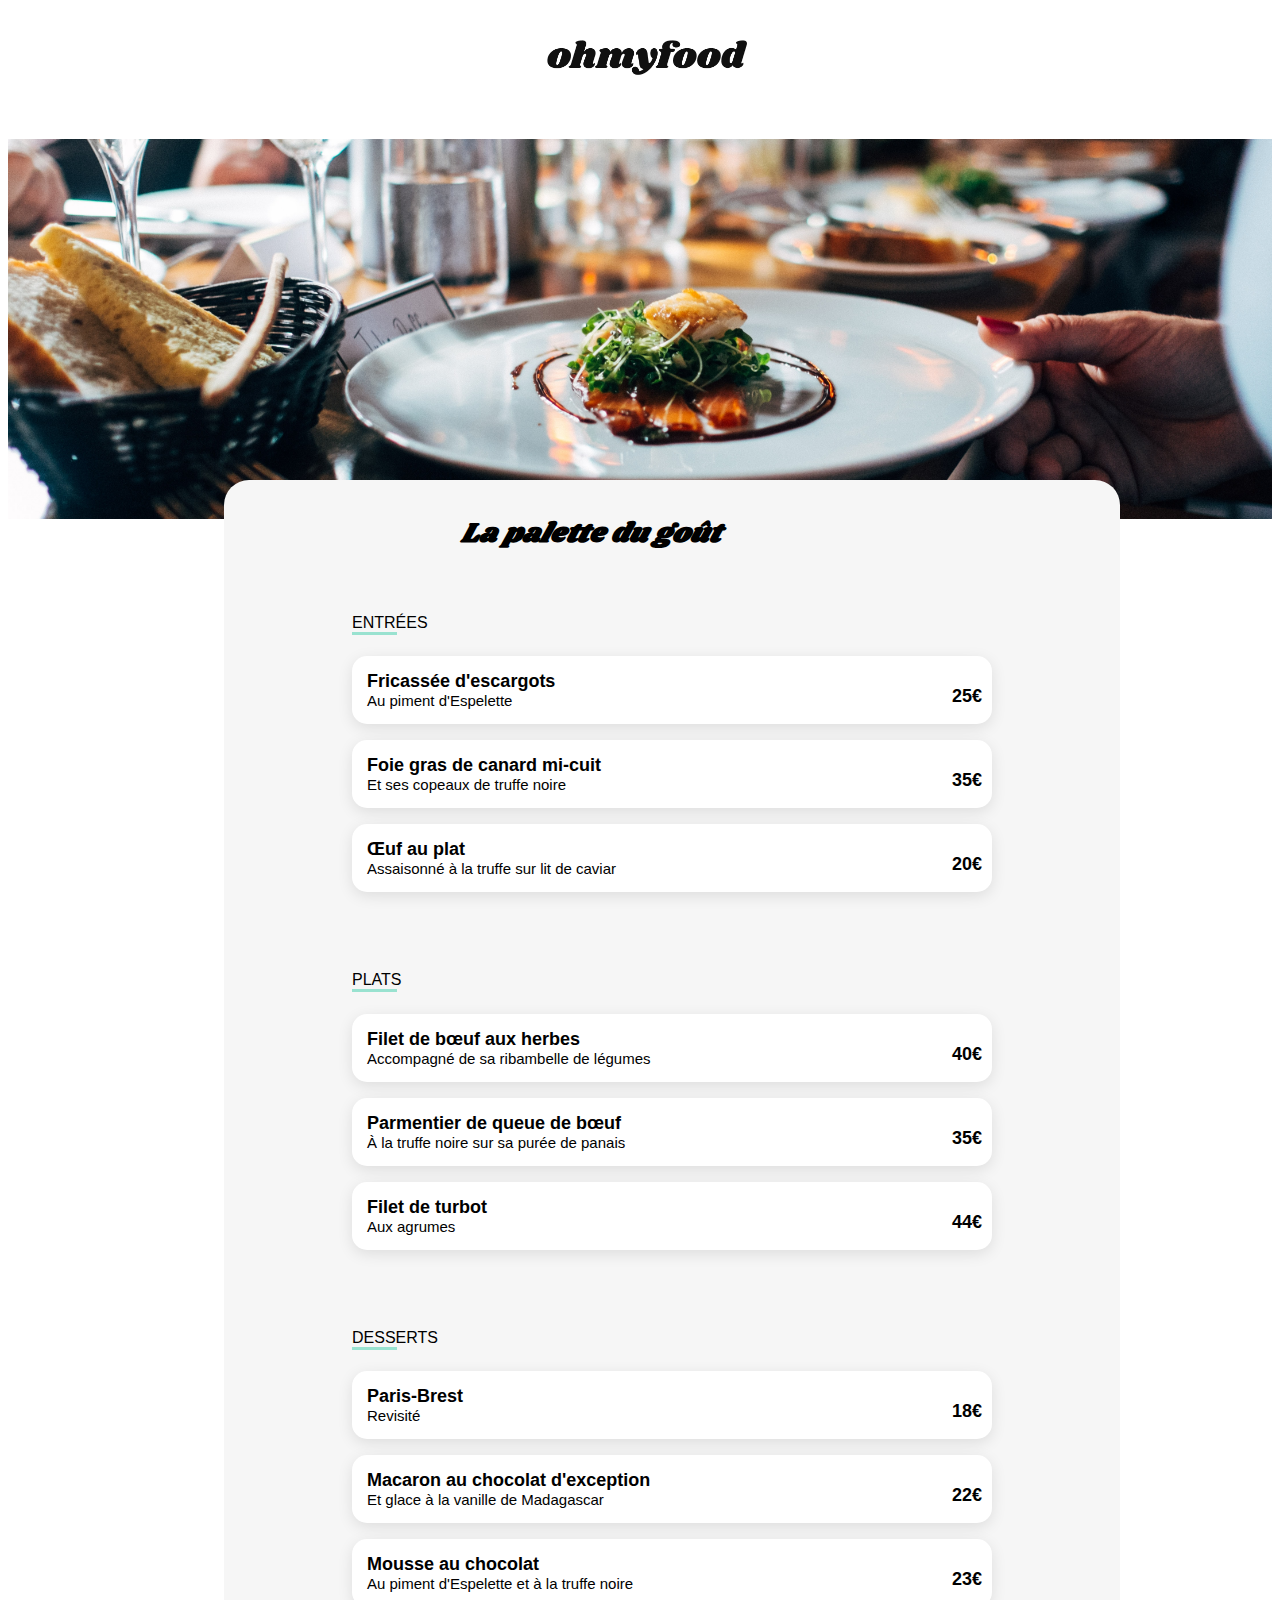
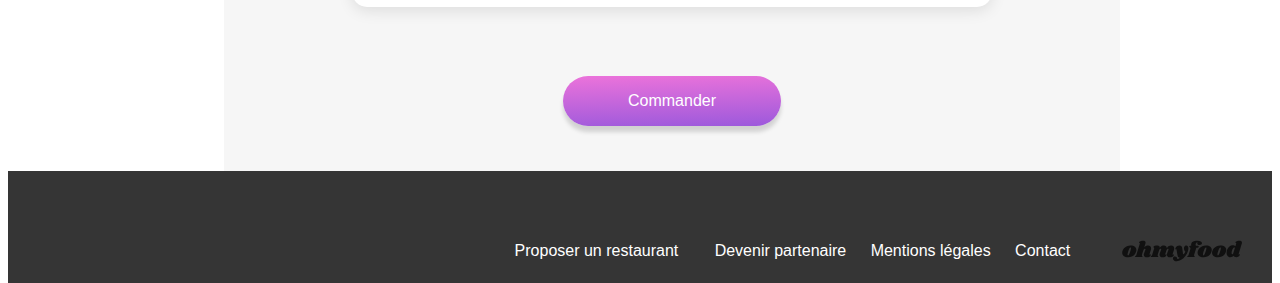
==== restau1.html @ 9ce60ef0 "responsive desktop menu1" ====
<!DOCTYPE html>
<html lang="fr">
<head>
    <meta charset="UTF-8">
    <meta name="viewport" content="width=device-width, initial-scale=1.0">
    <link rel="stylesheet" href="style.css">
    <link rel="stylesheet" href="style-menu.css">
    <link rel="stylesheet" href="https://cdnjs.cloudflare.com/ajax/libs/font-awesome/6.2.1/css/all.min.css"
    integrity="sha512-MV7K8+y+gLIBoVD59lQIYicR65iaqukzvf/nwasF0nqhPay5w/9lJmVM2hMDcnK1OnMGCdVK+iQrJ7lzPJQd1w=="
    crossorigin="anonymous" referrerpolicy="no-referrer" />
<link href='https://fonts.googleapis.com/css?family=Shrikhand' rel='stylesheet'>
    

    <title>Ohmyfood</title>
</head>
<body>

    <header>
        <div class="container-logo">
            <a href="#"><i class="fa-solid fa-arrow-left"></i></a>
            <img src="images/logo/ohmyfood.png" alt="logo du site" class="logo">
        </div>
        <img src="images/restaurants/jay-wennington-N_Y88TWmGwA-unsplash.jpg" alt="" class="img-restau">
    </header>

    <main class="main-container">

        <div class="main-container-title">
            <h2>La palette du goût</h2>
            <i class="fa-regular fa-heart"></i>
        </div>
        
        <section class="container-section">
            <h4>Entrées</h4>

            <a href="#">
                <article class="container-menu">
                    <p>Fricassée d'escargots</p>
                    <p>Au piment d'Espelette</p>
                    <p class="price">25€</p>
                </article>
            </a>

            <a href="#">
                <article class="container-menu">
                    <p>Foie gras de canard mi-cuit</p>
                    <p>Et ses copeaux de truffe noire</p>
                    <p class="price">35€</p>
                </article>
            </a>

            <a href="#">
                <article class="container-menu">
                    <p>Œuf au plat</p>
                    <p>Assaisonné à la truffe sur lit de caviar</p>
                    <p class="price">20€</p>
                </article>
            </a>
        </section>

        <section class="container-section">
            <h4>Plats</h4>

            <a href="#">
                <article class="container-menu">
                    <p>Filet de bœuf aux herbes</p>
                    <p>Accompagné de sa ribambelle de légumes</p>
                    <p class="price">40€</p>
                </article>
            </a>

            <a href="#">
                <article class="container-menu">
                    <p>Parmentier de queue de bœuf</p>
                    <p>À la truffe noire sur sa purée de panais</p>
                    <p class="price">35€</p>
                </article>
            </a>

            <a href="#">
                <article class="container-menu">
                    <p>Filet de turbot</p>
                    <p>Aux agrumes</p>
                    <p class="price">44€</p>
                </article>
            </a>
        </section>

        <section class="container-section">
            <h4>Desserts</h4>

            <a href="#">
                <article class="container-menu">
                    <p>Paris-Brest</p>
                    <p>Revisité</p>
                    <p class="price">18€</p>
                </article>
            </a>

            <a href="#">
                <article class="container-menu">
                    <p>Macaron au chocolat d'exception</p>
                    <p>Et glace à la vanille de Madagascar</p>
                    <p class="price">22€</p>
                </article>
            </a>

            <a href="#">
                <article class="container-menu">
                    <p>Mousse au chocolat</p>
                    <p>Au piment d'Espelette et à la truffe noire</p>
                    <p class="price">23€</p>
                </article>
            </a>
        </section>

        <div class="container-btn">
            <button class="btn">Commander</button>
        </div>
    </main>

    <footer class="footer-menu">
        <div class="footer-img">
            <img src="images/logo/ohmyfood@2x.svg" alt="logo du site">
        </div>

        <div class="container-list">
            <ul>
                <li class="footer-list">
                    <i class="fa-solid fa-utensils"></i>
                    <p>Proposer un restaurant</p>
                </li>
                <li class="footer-list">
                    <i class="fa-solid fa-handshake"></i>
                    <p>Devenir partenaire</p>
                </li>
                <li class="footer-list">Mentions légales</li>
                <!--Mailto ?-->
                <li class="footer-list">Contact</li>
            </ul>
        </div>
    </footer>
</body>
</html>
---- style.css ----
* {
    font-family: 'Roboto', sans-serif;
}




a {
    text-decoration: none;
    color: black;
}

li {
    list-style: none;
}

/******Componant Restaurant Card*****/

.restaurant-card {
    height: 251px;
    width: 340px;
    display: flex;
    flex-direction: column;
    border-radius: 15px;
    filter: drop-shadow(0px 3px 15px rgba(0, 0, 0, 0.1));
    background-color: white;
    margin-bottom: 1em;
}

.restaurant-card img {
    width: 100%;
    height: 76%;
    border-top-left-radius: 15px;
    border-top-right-radius: 15px;
}

.tag {
    position: absolute;
    right: 15px;
    top: 10px;
    background-color: #99E2D0;
    width: 80px;
    height: 22px;
    font-size: 14px;
    text-align: center;
    padding-top: 5px;
}

.tag p {
    margin: 0;
    color: #008766;
    font-weight: bold;
}

.card-content {
    padding-left: 10px;
    padding-right: 15px;
    display: flex;
    justify-content: space-between;
}

.card-content h3 {
    margin: 0;
    font-size: 16px;
    margin-top: 10px;
}

.card-content p {
    margin: 0;
    font-size: 14px;
}

.content-icon {
    display: flex;
    align-items: center;
}

.fa-heart {
    font-size: 22px;
}




/*********Componant Function Card*********/

.function-card {
    display: flex;
    width: 335px;
    border-radius: 20px;
    height: 72px;
    position: relative;
    margin: 10px;
    background-color: #F6F6F6;
    box-shadow: 0px 4px 15px 0px #00000026;
    margin-bottom: 2em;
}

.function-card-number {
    position: absolute;
    left: -13px;
    top: 10px;
    background-color: #9356DC;
    color: white;
    border-radius: 31px;
    width: 24px;
    text-align: center;
    height: 21px;
    padding-top: 2px;
}

.function-card i {
    display: flex;
    align-items: center;
    padding-left: 29px;
    font-size: 21px;
    color: #7E7E7E;
}

.function-card-title {
    width: 100%;
    align-items: center;
    display: flex;
    justify-content: center;
    font-weight: bold;
}

/****Footer *****/

footer {
    background-color: #353535;
    color: white;
    margin-top: 2em;
}

footer img {
    width: 120px;
    padding-left: 2.5em;
    fill: white;
    padding-top: 2em;
}

.footer-list {
    display: flex;
    line-height: 2em;
}

.footer-list i {
    display: flex;
    align-items: center;
    font-size: 13px;
}

.footer-list p {
    padding-left: 12px;
    margin: 0;
}

/***Componant Btn***/

.btn {
    width: 218px;
    height: 50px;
    border-radius: 25px;
    background: linear-gradient(358.33deg, #9356DC -11.44%, #FF79DA 123.93%);
    color: white;
    border: none;
    font-size: 1em;
    box-shadow: 0px 6px 4px 0px #00000026;
}

/******** Header ********/

.location {
    display: flex;
    align-items: center;
    background-color: #EAEAEA;
    color: #353535;
    justify-content: center;
}

.location p {
    padding-left: 1em;
}

.content-resume {
    text-align: center;
}

header img {
    width: 100%;
}

/*******Responsive*********/

    /*****Version Desktop*******/

@media screen and (min-width: 1024px)    {
    
    .container-header {
        text-align: center;
    }

    header img {
        width: 200px;
        margin-top: 2em;
        margin-bottom: 2em;
    }

    .content-resume {
        background-color: #F6F6F6;
        padding-bottom: 3em;
    }

    .content-resume h2 {
        font-size: 2.5em;
        margin-top: 0;
        padding-top: 1em;
    }

    .content-resume p {
        color: #353535;
        font-size: 18px;
    }

    .btn {
        margin-top: 1em;
    }

    .container-card {
        display: flex;
        justify-content: center;
    }

    section h2 {
        margin-left: 7em;
        padding-top: 1em;
    }

    .function-card {
        margin: 17px;
    }

    .container-restaurant {
        display: flex;
        flex-wrap: wrap;
        justify-content: space-evenly;
    }

    .container-restaurant a {
        width: 40%;
    }

    .restaurant-card img {
        object-fit: cover;
    }

    .restaurant-card {
        width: 100%;
        margin-bottom: 4em;
    }

    .container-card-restaurant {
        background-color: #F6F6F6;
    }

    footer {
        margin-top: 0;
        padding-top: 3em;
        display: flex;
        flex-direction: row-reverse;
    }

    .footer-img {
        display: flex;
        width: 15%;
    }

    footer img {
        padding-top: 0;
    }

    .container-list {
        width: 50%;
    }

    footer ul {
        display: flex;
        justify-content: space-around;
    }


}
---- style-menu.css ----
/****Header****/

.container-logo {
    display: flex;
    align-items: center;
    margin-bottom: 1em;
}

.container-logo a {
    width: 30%;
}

.logo {
    width: 160px;
}



/*******Main*******/

.main-container {
    position: absolute;
    top: 237px;
    background-color: #F6F6F6;
    width: 25%;
    border-top-left-radius: 25px;
    border-top-right-radius: 25px;
}

.main-container-title {
    display: flex;
    align-items: center;
    justify-content: space-between;
    padding: 10px;
}

.main-container-title h2 {
    font-style: italic;
    text-align: center;
    font-family: 'Shrikhand';
}

.main-container-title i {
    width: 16%;
}

.container-section {
    padding: 5px;
}

.container-section h4 {
    text-transform: uppercase;
    border-bottom: 3px solid #99E2D0;
    width: 45px;
    font-weight: normal;
}

.container-menu {
    display: flex;
    position: relative;
    flex-direction: column;
    background-color: white;
    border-radius: 15px;
    box-shadow: 0px 4.011494159698486px 15.043103218078613px 0px #0000001A;
    padding: 15px;
    margin-bottom: 1em;
}

.container-menu p:nth-child(1n) {
    font-weight: bold;
    font-size: 18px;
}

.container-menu p:nth-child(2n) {
    font-size: 15px;
    font-weight: normal;
}

.container-menu p {
    margin: 0;
}

.price {
    position: absolute;
    right: 10px;
    margin: 0;
    bottom: 17px;
    font-weight: bold;
}

.container-btn {
    text-align: center;
    margin-top: 2em;
    margin-bottom: 2em;
}



/*****Restau 2*******/

.menu-2 {
    width: 19%;
    top: 361px;
}

/******Restau 3*********/

.menu-3 {
    width: 22.5em;
}

.menu-4 {
    width: 22.5em;
    top: 244px;
}


/*****Footer****/

.footer-menu {
    position: relative;
    top: 67em;
}


/**********Responsive************/

    /*****Desktop****/ 

@media screen and (min-width: 1024px)    {

    .logo {
        padding-left: 10em;
        width: 200px;
    }

    .container-logo {
        margin-bottom: 0;
    }

    .container-logo i {
        padding-left: 1em;
        font-size: 20px;
    }

    .img-restau {
        height: 380px;
        object-fit: cover;
        width: 100%;
    }

    .main-container {
        width: 70%;
        top: 30em;
        left: 14em;
    }

    .main-container-title {
        justify-content: center;
    }
    .main-container-title h2 {
        font-size: 28px;
    }

    .main-container-title i {
        padding-left: 1em;
    }

    .container-section {
        padding-left: 8em;
        padding-right: 8em;
        margin-bottom: 2em;
    }

    .container-btn {
        margin-top: 0;
        margin-bottom: 4em;
    }

    .footer-menu {
        top: 76em;
    }

}
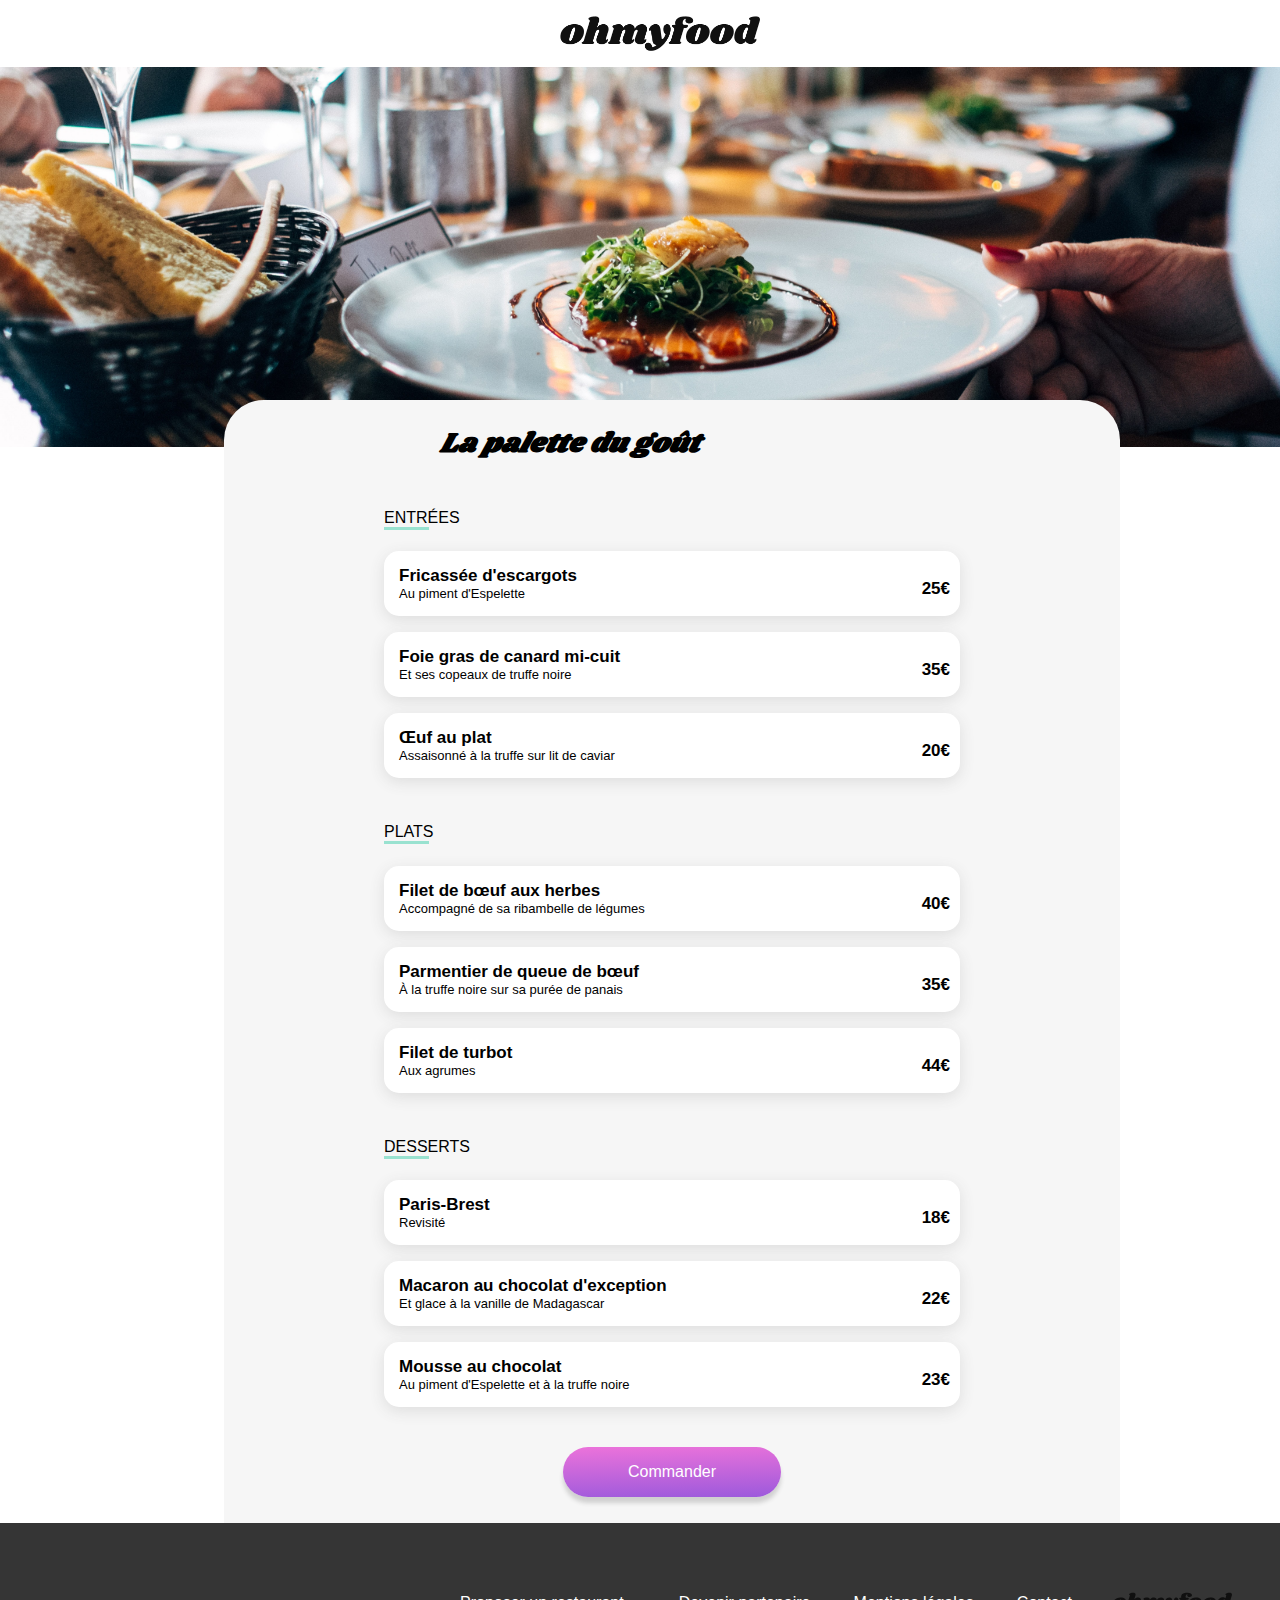
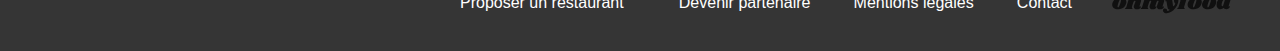
==== commit 932bf6aa: "integration sass menu page" ====
--- a/restau1.html
+++ b/restau1.html
@@ -8,7 +8,7 @@
     <link rel="stylesheet" href="https://cdnjs.cloudflare.com/ajax/libs/font-awesome/6.2.1/css/all.min.css"
     integrity="sha512-MV7K8+y+gLIBoVD59lQIYicR65iaqukzvf/nwasF0nqhPay5w/9lJmVM2hMDcnK1OnMGCdVK+iQrJ7lzPJQd1w=="
     crossorigin="anonymous" referrerpolicy="no-referrer" />
-<link href='https://fonts.googleapis.com/css?family=Shrikhand' rel='stylesheet'>
+    <link href='https://fonts.googleapis.com/css?family=Shrikhand' rel='stylesheet'>
     
 
     <title>Ohmyfood</title>
@@ -119,7 +119,7 @@
         </div>
     </main>
 
-    <footer class="footer-menu">
+    <footer class="footer footer-menu">
         <div class="footer-img">
             <img src="images/logo/ohmyfood@2x.svg" alt="logo du site">
         </div>
--- a/style.css
+++ b/style.css
@@ -1,295 +1,319 @@
-
+/********* General **********/
+body {
+  margin: 0;
+}
 
 * {
-    font-family: 'Roboto', sans-serif;
-}
-
-
-
+  font-family: "Roboto", sans-serif;
+}
 
 a {
-    text-decoration: none;
-    color: black;
+  text-decoration: none;
+  color: black;
 }
 
 li {
-    list-style: none;
+  list-style: none;
+}
+
+/***** Variables ******/
+/***********Header*************/
+.container-header {
+  text-align: center;
+  margin-top: 2em;
+}
+.container-header img {
+  width: 200px;
+}
+@media screen and (min-width: 1024px) {
+  .container-header img {
+    margin-bottom: 2em;
+  }
+}
+
+.location {
+  display: flex;
+  align-items: center;
+  background-color: #dddddd;
+  color: #353535;
+  justify-content: center;
+}
+.location p {
+  padding-left: 1em;
+}
+
+.content-resume {
+  text-align: center;
+  background-color: #F6F6F6;
+  padding-bottom: 4em;
+}
+.content-resume h2 {
+  margin-top: 0;
+  padding-top: 2em;
+  margin-right: 1em;
+  margin-left: 1em;
+}
+@media screen and (min-width: 768px) {
+  .content-resume h2 {
+    font-size: 2.5em;
+  }
+}
+.content-resume p {
+  color: #353535;
+  font-size: 18px;
+  padding: 5px;
+}
+
+/***Componant Btn***/
+.btn {
+  width: 218px;
+  height: 50px;
+  border-radius: 25px;
+  background: linear-gradient(358.33deg, #9356DC -11.44%, #FF79DA 123.93%);
+  color: white;
+  border: none;
+  font-size: 1em;
+  box-shadow: 0px 6px 4px 0px #d0d0d0;
+  /***Responsive Desktop & Tablette***/
+}
+@media screen and (min-width: 1024px) and (min-width: 768px) {
+  .btn {
+    margin-top: 1em;
+  }
+}
+
+/***********Main*************/
+.section-title {
+  padding-top: 2em;
+  padding-left: 1em;
+}
+@media screen and (min-width: 768px) {
+  .section-title {
+    margin-left: 1em;
+  }
+}
+@media screen and (min-width: 1024px) {
+  .section-title {
+    margin-left: 3em;
+  }
+}
+
+/*********Componant Function Card*********/
+.container-card {
+  display: flex;
+  flex-wrap: wrap;
+  justify-content: center;
+}
+@media screen and (min-width: 1024px) {
+  .container-card {
+    flex-wrap: nowrap;
+  }
+}
+
+.function-card {
+  display: flex;
+  width: 335px;
+  border-radius: 20px;
+  height: 72px;
+  position: relative;
+  margin: 10px;
+  background-color: #F6F6F6;
+  box-shadow: 0px 4px 15px 0px #dddddd;
+  margin-bottom: 2em;
+}
+@media screen and (min-width: 1024px) and (min-width: 768px) {
+  .function-card {
+    margin: 17px;
+  }
+}
+.function-card-number {
+  position: absolute;
+  left: -13px;
+  top: 10px;
+  background-color: #9356DC;
+  color: white;
+  border-radius: 31px;
+  width: 24px;
+  text-align: center;
+  height: 21px;
+  padding-top: 2px;
+}
+.function-card i {
+  display: flex;
+  align-items: center;
+  padding-left: 29px;
+  font-size: 21px;
+  color: #909090;
+}
+.function-card-title {
+  width: 100%;
+  align-items: center;
+  display: flex;
+  justify-content: center;
+  font-weight: bold;
 }
 
 /******Componant Restaurant Card*****/
+.container-restaurant {
+  display: flex;
+  flex-wrap: wrap;
+  justify-content: center;
+}
+@media screen and (min-width: 768px) {
+  .container-restaurant {
+    justify-content: space-evenly;
+  }
+  .container-restaurant a {
+    width: 40%;
+  }
+}
+
+.container-card-restaurant {
+  background-color: #F6F6F6;
+  padding-bottom: 3em;
+}
 
 .restaurant-card {
-    height: 251px;
-    width: 340px;
+  height: 251px;
+  width: 340px;
+  display: flex;
+  flex-direction: column;
+  border-radius: 15px;
+  filter: drop-shadow(0px 3px 15px rgba(0, 0, 0, 0.1));
+  background-color: white;
+  margin-bottom: 1em;
+}
+@media screen and (min-width: 768px) {
+  .restaurant-card {
+    width: 100%;
+    margin-bottom: 4em;
+  }
+}
+.restaurant-card img {
+  width: 100%;
+  height: 76%;
+  border-top-left-radius: 15px;
+  border-top-right-radius: 15px;
+  object-fit: cover;
+}
+
+.tag {
+  position: absolute;
+  right: 15px;
+  top: 10px;
+  background-color: #99E2D0;
+  width: 80px;
+  height: 22px;
+  font-size: 14px;
+  text-align: center;
+  padding-top: 5px;
+}
+.tag p {
+  margin: 0;
+  color: #008766;
+  font-weight: bold;
+}
+
+.card-content {
+  padding-left: 10px;
+  padding-right: 15px;
+  display: flex;
+  justify-content: space-between;
+}
+.card-content h3 {
+  margin: 0;
+  font-size: 16px;
+  margin-top: 10px;
+}
+.card-content p {
+  margin: 0;
+  font-size: 14px;
+}
+
+.content-icon {
+  display: flex;
+  align-items: center;
+}
+
+.fa-heart {
+  font-size: 22px;
+}
+.fa-heart:active {
+  animation: heart 1000ms forwards;
+}
+
+@keyframes heart {
+  to {
+    background: linear-gradient(358.33deg, #9356DC -11.44%, #FF79DA 123.93%);
+  }
+}
+/****Footer *****/
+.footer {
+  background-color: #353535;
+  color: white;
+  padding-bottom: 1em;
+}
+@media screen and (min-width: 768px) {
+  .footer {
+    margin-top: 0;
+    padding-top: 3em;
     display: flex;
-    flex-direction: column;
-    border-radius: 15px;
-    filter: drop-shadow(0px 3px 15px rgba(0, 0, 0, 0.1));
-    background-color: white;
-    margin-bottom: 1em;
-}
-
-.restaurant-card img {
-    width: 100%;
-    height: 76%;
-    border-top-left-radius: 15px;
-    border-top-right-radius: 15px;
-}
-
-.tag {
-    position: absolute;
-    right: 15px;
-    top: 10px;
-    background-color: #99E2D0;
-    width: 80px;
-    height: 22px;
-    font-size: 14px;
-    text-align: center;
-    padding-top: 5px;
-}
-
-.tag p {
-    margin: 0;
-    color: #008766;
-    font-weight: bold;
-}
-
-.card-content {
-    padding-left: 10px;
-    padding-right: 15px;
+    flex-direction: row-reverse;
+  }
+}
+@media screen and (min-width: 768px) {
+  .footer-img {
+    display: flex;
+  }
+}
+.footer img {
+  width: 120px;
+  padding-left: 2.5em;
+  fill: white;
+  padding-top: 2em;
+}
+@media screen and (min-width: 768px) {
+  .footer img {
+    padding-top: 0;
+    padding-right: 1em;
+    display: flex;
+  }
+}
+@media screen and (min-width: 1024px) {
+  .footer img {
+    padding-right: 3em;
+  }
+}
+@media screen and (min-width: 768px) {
+  .footer ul {
     display: flex;
     justify-content: space-between;
-}
-
-.card-content h3 {
-    margin: 0;
-    font-size: 16px;
-    margin-top: 10px;
-}
-
-.card-content p {
-    margin: 0;
-    font-size: 14px;
-}
-
-.content-icon {
-    display: flex;
-    align-items: center;
-}
-
-.fa-heart {
-    font-size: 22px;
-}
-
-
-
-
-/*********Componant Function Card*********/
-
-.function-card {
-    display: flex;
-    width: 335px;
-    border-radius: 20px;
-    height: 72px;
-    position: relative;
-    margin: 10px;
-    background-color: #F6F6F6;
-    box-shadow: 0px 4px 15px 0px #00000026;
-    margin-bottom: 2em;
-}
-
-.function-card-number {
-    position: absolute;
-    left: -13px;
-    top: 10px;
-    background-color: #9356DC;
-    color: white;
-    border-radius: 31px;
-    width: 24px;
-    text-align: center;
-    height: 21px;
-    padding-top: 2px;
-}
-
-.function-card i {
-    display: flex;
-    align-items: center;
-    padding-left: 29px;
-    font-size: 21px;
-    color: #7E7E7E;
-}
-
-.function-card-title {
+    padding: 0;
+    padding-left: 1em;
+  }
+}
+.footer-list {
+  display: flex;
+  line-height: 2em;
+  align-items: center;
+}
+.footer-list i {
+  font-size: 13px;
+}
+.footer-list p {
+  padding-left: 12px;
+  margin: 0;
+}
+
+@media screen and (min-width: 768px) {
+  .container-list {
     width: 100%;
-    align-items: center;
-    display: flex;
-    justify-content: center;
-    font-weight: bold;
-}
-
-/****Footer *****/
-
-footer {
-    background-color: #353535;
-    color: white;
-    margin-top: 2em;
-}
-
-footer img {
-    width: 120px;
-    padding-left: 2.5em;
-    fill: white;
-    padding-top: 2em;
-}
-
-.footer-list {
-    display: flex;
-    line-height: 2em;
-}
-
-.footer-list i {
-    display: flex;
-    align-items: center;
-    font-size: 13px;
-}
-
-.footer-list p {
-    padding-left: 12px;
-    margin: 0;
-}
-
-/***Componant Btn***/
-
-.btn {
-    width: 218px;
-    height: 50px;
-    border-radius: 25px;
-    background: linear-gradient(358.33deg, #9356DC -11.44%, #FF79DA 123.93%);
-    color: white;
-    border: none;
-    font-size: 1em;
-    box-shadow: 0px 6px 4px 0px #00000026;
-}
-
-/******** Header ********/
-
-.location {
-    display: flex;
-    align-items: center;
-    background-color: #EAEAEA;
-    color: #353535;
-    justify-content: center;
-}
-
-.location p {
-    padding-left: 1em;
-}
-
-.content-resume {
-    text-align: center;
-}
-
-header img {
-    width: 100%;
-}
-
-/*******Responsive*********/
-
-    /*****Version Desktop*******/
-
-@media screen and (min-width: 1024px)    {
-    
-    .container-header {
-        text-align: center;
-    }
-
-    header img {
-        width: 200px;
-        margin-top: 2em;
-        margin-bottom: 2em;
-    }
-
-    .content-resume {
-        background-color: #F6F6F6;
-        padding-bottom: 3em;
-    }
-
-    .content-resume h2 {
-        font-size: 2.5em;
-        margin-top: 0;
-        padding-top: 1em;
-    }
-
-    .content-resume p {
-        color: #353535;
-        font-size: 18px;
-    }
-
-    .btn {
-        margin-top: 1em;
-    }
-
-    .container-card {
-        display: flex;
-        justify-content: center;
-    }
-
-    section h2 {
-        margin-left: 7em;
-        padding-top: 1em;
-    }
-
-    .function-card {
-        margin: 17px;
-    }
-
-    .container-restaurant {
-        display: flex;
-        flex-wrap: wrap;
-        justify-content: space-evenly;
-    }
-
-    .container-restaurant a {
-        width: 40%;
-    }
-
-    .restaurant-card img {
-        object-fit: cover;
-    }
-
-    .restaurant-card {
-        width: 100%;
-        margin-bottom: 4em;
-    }
-
-    .container-card-restaurant {
-        background-color: #F6F6F6;
-    }
-
-    footer {
-        margin-top: 0;
-        padding-top: 3em;
-        display: flex;
-        flex-direction: row-reverse;
-    }
-
-    .footer-img {
-        display: flex;
-        width: 15%;
-    }
-
-    footer img {
-        padding-top: 0;
-    }
-
-    .container-list {
-        width: 50%;
-    }
-
-    footer ul {
-        display: flex;
-        justify-content: space-around;
-    }
-
-
-}+  }
+}
+@media screen and (min-width: 1024px) {
+  .container-list {
+    width: 50%;
+  }
+}
+
+/*# sourceMappingURL=style.css.map */
--- a/style-menu.css
+++ b/style-menu.css
@@ -1,190 +1,175 @@
+body {
+  margin: 0;
+}
 
 /****Header****/
+.img-restau {
+  width: 100%;
+}
+@media screen and (min-width: 768px) {
+  .img-restau {
+    height: 380px;
+    object-fit: cover;
+  }
+}
 
 .container-logo {
-    display: flex;
-    align-items: center;
-    margin-bottom: 1em;
+  display: flex;
+  align-items: center;
+  margin-bottom: 1em;
+  margin-top: 1em;
 }
-
 .container-logo a {
-    width: 30%;
+  width: 20%;
+  margin-left: 2em;
+}
+@media screen and (min-width: 768px) {
+  .container-logo a {
+    font-size: 24px;
+  }
 }
 
 .logo {
-    width: 160px;
+  width: 160px;
+}
+@media screen and (min-width: 768px) {
+  .logo {
+    padding-left: 4em;
+    width: 200px;
+  }
+}
+@media screen and (min-width: 1024px) {
+  .logo {
+    padding-left: 16em;
+  }
 }
 
-
-
 /*******Main*******/
-
 .main-container {
-    position: absolute;
-    top: 237px;
-    background-color: #F6F6F6;
-    width: 25%;
-    border-top-left-radius: 25px;
-    border-top-right-radius: 25px;
+  position: absolute;
+  top: 245px;
+  background-color: #F6F6F6;
+  width: 100%;
+  border-top-left-radius: 40px;
+  border-top-right-radius: 40px;
 }
-
+@media screen and (min-width: 768px) {
+  .main-container {
+    width: 80%;
+    top: 22em;
+    left: 5em;
+  }
+}
+@media screen and (min-width: 1024px) {
+  .main-container {
+    width: 70%;
+    top: 25em;
+    left: 14em;
+  }
+}
+@media screen and (min-width: 768px) {
+  .main-container-2 {
+    top: 25em;
+  }
+}
 .main-container-title {
-    display: flex;
-    align-items: center;
-    justify-content: space-between;
-    padding: 10px;
+  display: flex;
+  align-items: center;
+  justify-content: space-between;
 }
-
+@media screen and (min-width: 768px) {
+  .main-container-title {
+    justify-content: center;
+  }
+}
 .main-container-title h2 {
-    font-style: italic;
-    text-align: center;
-    font-family: 'Shrikhand';
+  font-style: italic;
+  text-align: center;
+  font-family: "Shrikhand";
+  padding-left: 20px;
 }
-
+@media screen and (min-width: 768px) {
+  .main-container-title h2 {
+    font-size: 28px;
+  }
+}
 .main-container-title i {
-    width: 16%;
+  width: 20%;
+}
+@media screen and (min-width: 768px) {
+  .main-container-title i {
+    padding-left: 2em;
+  }
 }
 
 .container-section {
-    padding: 5px;
+  padding: 25px;
+  padding-top: 0;
 }
-
+@media screen and (min-width: 1024px) {
+  .container-section {
+    padding-left: 10em;
+    padding-right: 10em;
+    padding-bottom: 8px;
+  }
+}
 .container-section h4 {
-    text-transform: uppercase;
-    border-bottom: 3px solid #99E2D0;
-    width: 45px;
-    font-weight: normal;
+  text-transform: uppercase;
+  border-bottom: 3px solid #99E2D0;
+  width: 45px;
+  font-weight: normal;
 }
 
 .container-menu {
-    display: flex;
-    position: relative;
-    flex-direction: column;
-    background-color: white;
-    border-radius: 15px;
-    box-shadow: 0px 4.011494159698486px 15.043103218078613px 0px #0000001A;
-    padding: 15px;
-    margin-bottom: 1em;
+  display: flex;
+  position: relative;
+  flex-direction: column;
+  background-color: white;
+  border-radius: 15px;
+  box-shadow: 0px 4px 15px 0px #dddddd;
+  padding: 15px;
+  margin-bottom: 1em;
 }
-
+.container-menu p {
+  margin: 0;
+}
 .container-menu p:nth-child(1n) {
-    font-weight: bold;
-    font-size: 18px;
+  font-weight: bold;
+  font-size: 17px;
 }
-
 .container-menu p:nth-child(2n) {
-    font-size: 15px;
-    font-weight: normal;
-}
-
-.container-menu p {
-    margin: 0;
+  font-size: 13px;
+  font-weight: normal;
 }
 
 .price {
-    position: absolute;
-    right: 10px;
-    margin: 0;
-    bottom: 17px;
-    font-weight: bold;
+  position: absolute;
+  right: 10px;
+  bottom: 17px;
 }
 
 .container-btn {
-    text-align: center;
-    margin-top: 2em;
-    margin-bottom: 2em;
+  text-align: center;
+  margin-bottom: 3em;
 }
 
-
-
-/*****Restau 2*******/
-
-.menu-2 {
-    width: 19%;
-    top: 361px;
+/*****Footer****/
+.footer-menu {
+  position: relative;
+  top: 67em;
+}
+.footer-menu-2 {
+  top: 58em;
+}
+@media screen and (min-width: 768px) {
+  .footer-menu-2 {
+    top: 75em;
+  }
+}
+@media screen and (min-width: 1024px) {
+  .footer-menu-2 {
+    top: 73em;
+  }
 }
 
-/******Restau 3*********/
-
-.menu-3 {
-    width: 22.5em;
-}
-
-.menu-4 {
-    width: 22.5em;
-    top: 244px;
-}
-
-
-/*****Footer****/
-
-.footer-menu {
-    position: relative;
-    top: 67em;
-}
-
-
-/**********Responsive************/
-
-    /*****Desktop****/ 
-
-@media screen and (min-width: 1024px)    {
-
-    .logo {
-        padding-left: 10em;
-        width: 200px;
-    }
-
-    .container-logo {
-        margin-bottom: 0;
-    }
-
-    .container-logo i {
-        padding-left: 1em;
-        font-size: 20px;
-    }
-
-    .img-restau {
-        height: 380px;
-        object-fit: cover;
-        width: 100%;
-    }
-
-    .main-container {
-        width: 70%;
-        top: 30em;
-        left: 14em;
-    }
-
-    .main-container-title {
-        justify-content: center;
-    }
-    .main-container-title h2 {
-        font-size: 28px;
-    }
-
-    .main-container-title i {
-        padding-left: 1em;
-    }
-
-    .container-section {
-        padding-left: 8em;
-        padding-right: 8em;
-        margin-bottom: 2em;
-    }
-
-    .container-btn {
-        margin-top: 0;
-        margin-bottom: 4em;
-    }
-
-    .footer-menu {
-        top: 76em;
-    }
-
-}
-
-
-
-
-
+/*# sourceMappingURL=style-menu.css.map */
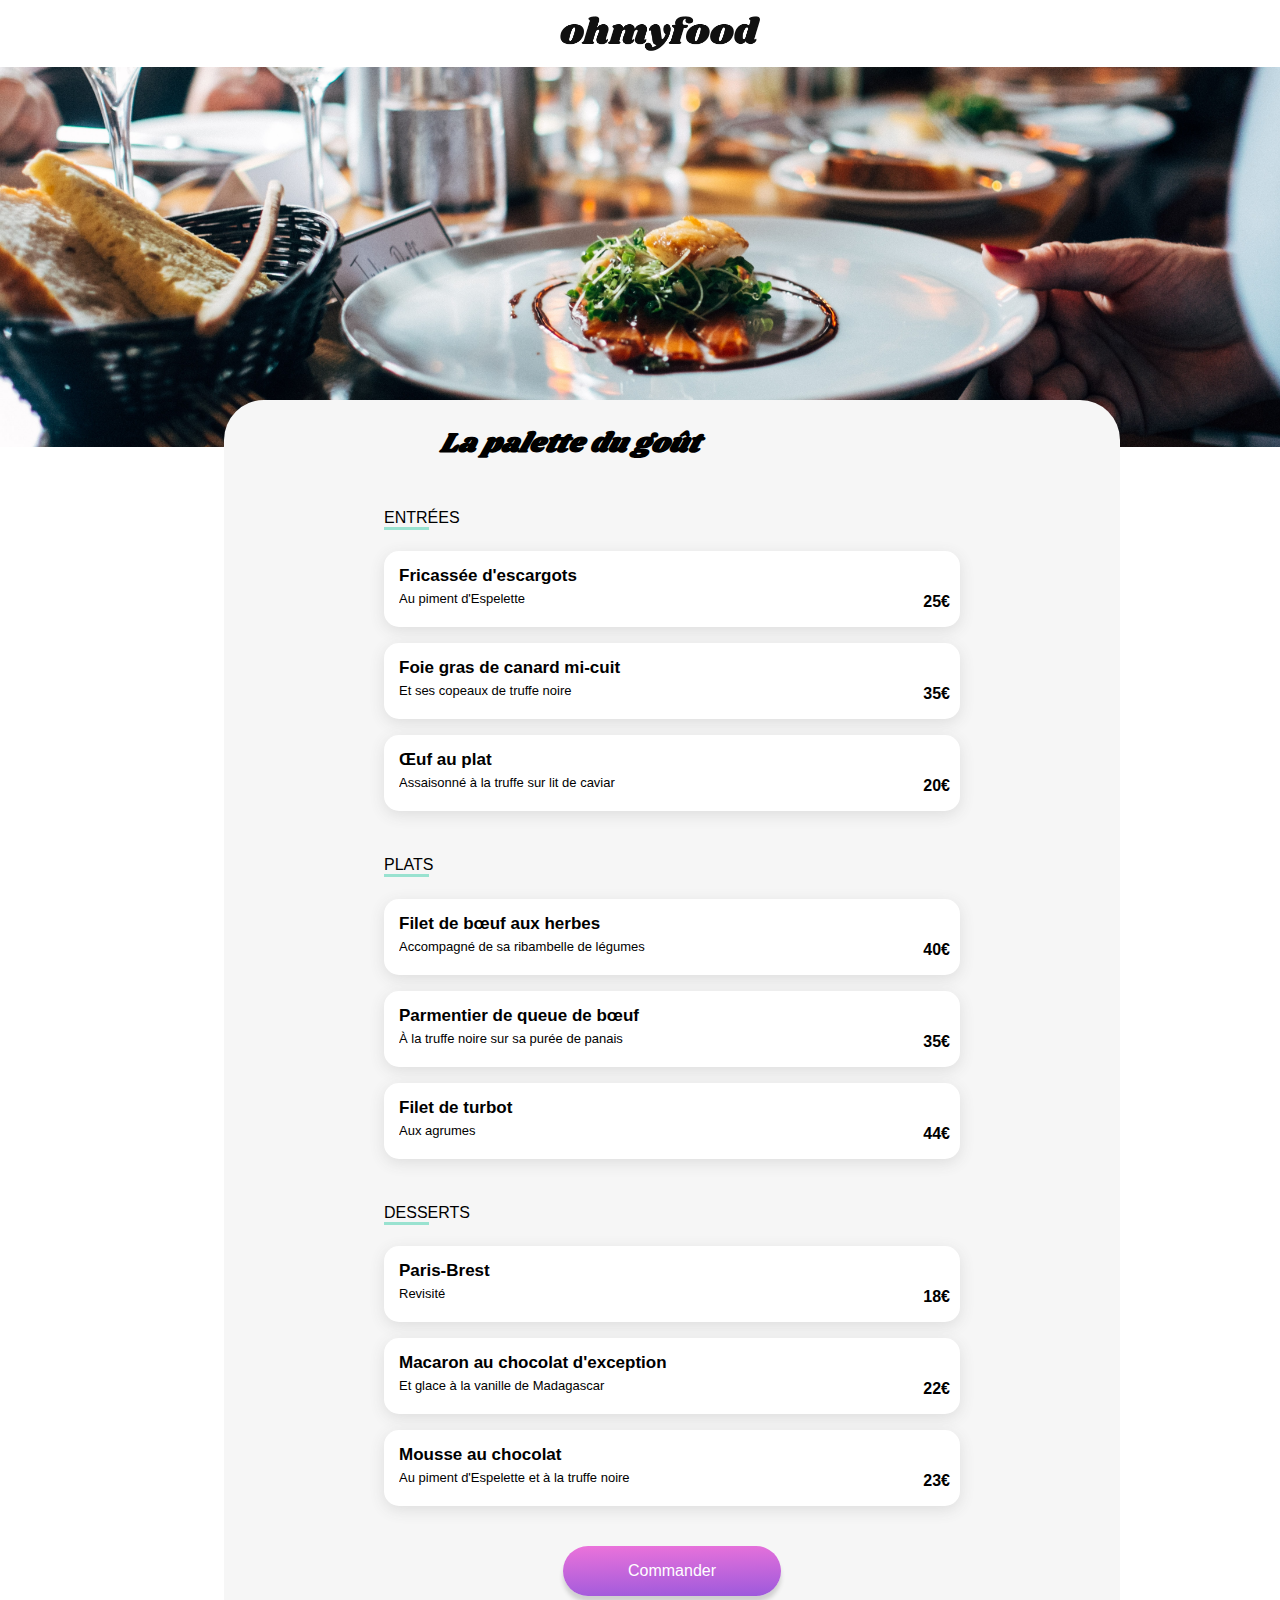
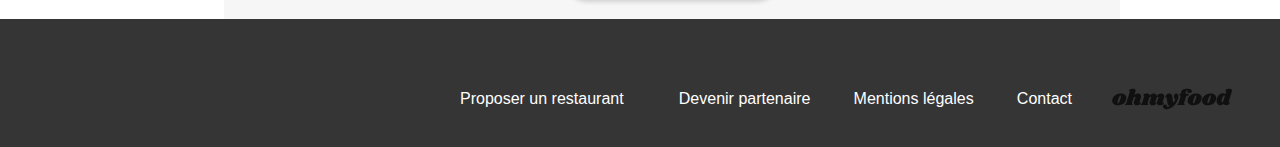
==== commit 01fdfe02: "animation page menu" ====
--- a/restau1.html
+++ b/restau1.html
@@ -17,7 +17,7 @@
 
     <header>
         <div class="container-logo">
-            <a href="#"><i class="fa-solid fa-arrow-left"></i></a>
+            <a href="index.html"><i class="fa-solid fa-arrow-left"></i></a>
             <img src="images/logo/ohmyfood.png" alt="logo du site" class="logo">
         </div>
         <img src="images/restaurants/jay-wennington-N_Y88TWmGwA-unsplash.jpg" alt="" class="img-restau">
@@ -30,86 +30,115 @@
             <i class="fa-regular fa-heart"></i>
         </div>
         
-        <section class="container-section">
+        <section class="container-section section-entree">
             <h4>Entrées</h4>
 
-            <a href="#">
+            <a href="#/" class="link-menu">
                 <article class="container-menu">
-                    <p>Fricassée d'escargots</p>
-                    <p>Au piment d'Espelette</p>
+                    <div class="menu-name">
+                        <h3>Fricassée d'escargots</h3>
+                        <h5>Au piment d'Espelette</h5>
+                    </div>
                     <p class="price">25€</p>
+                    <div class="select"><i class="fa fa-light fa-circle-check"></i></div>
                 </article>
             </a>
 
-            <a href="#">
+            <a href="#/" class="link-menu">
                 <article class="container-menu">
-                    <p>Foie gras de canard mi-cuit</p>
-                    <p>Et ses copeaux de truffe noire</p>
+                    <div class="menu-name">
+                        <h3>Foie gras de canard mi-cuit</h3>
+                        <h5>Et ses copeaux de truffe noire</h5>
+                    </div>
                     <p class="price">35€</p>
+                    <div class="select"><i class="fa fa-light fa-circle-check"></i></div>
                 </article>
             </a>
 
-            <a href="#">
+            <a href="#/" class="link-menu">
                 <article class="container-menu">
-                    <p>Œuf au plat</p>
-                    <p>Assaisonné à la truffe sur lit de caviar</p>
+                    <div class="menu-name">
+                        <h3>Œuf au plat</h3>
+                        <h5>Assaisonné à la truffe sur lit de caviar</h5>
+                    </div>
                     <p class="price">20€</p>
+                    <div class="select"><i class="fa fa-light fa-circle-check"></i></div>
                 </article>
             </a>
         </section>
 
-        <section class="container-section">
+        <section class="container-section section-plat">
             <h4>Plats</h4>
 
-            <a href="#">
+            <a href="#/" class="link-menu">
                 <article class="container-menu">
-                    <p>Filet de bœuf aux herbes</p>
-                    <p>Accompagné de sa ribambelle de légumes</p>
+                    <div class="menu-name">
+                        <h3>Filet de bœuf aux herbes</h3>
+                        <h5>Accompagné de sa ribambelle de légumes</h5>
+                    </div>
                     <p class="price">40€</p>
+                    <div class="select"><i class="fa fa-light fa-circle-check"></i></div>
                 </article>
             </a>
 
-            <a href="#">
+            <a href="#/" class="link-menu">
                 <article class="container-menu">
-                    <p>Parmentier de queue de bœuf</p>
-                    <p>À la truffe noire sur sa purée de panais</p>
+                    <div class="menu-name">
+                        <h3>Parmentier de queue de bœuf</h3>
+                        <h5>À la truffe noire sur sa purée de panais</h5>
+                    </div>
                     <p class="price">35€</p>
+                    <div class="select"><i class="fa fa-light fa-circle-check"></i></div>
+
                 </article>
             </a>
 
-            <a href="#">
+            <a href="#/" class="link-menu">
                 <article class="container-menu">
-                    <p>Filet de turbot</p>
-                    <p>Aux agrumes</p>
+                    <div class="menu-name">
+                        <h3>Filet de turbot</h3>
+                        <h5>Aux agrumes</h5>
+                    </div>
                     <p class="price">44€</p>
+                    <div class="select"><i class="fa fa-light fa-circle-check"></i></div>
                 </article>
             </a>
         </section>
 
-        <section class="container-section">
+        <section class="container-section section-dessert">
             <h4>Desserts</h4>
 
-            <a href="#">
+            <a href="#/" class="link-menu">
                 <article class="container-menu">
-                    <p>Paris-Brest</p>
-                    <p>Revisité</p>
+                    <div class="menu-name">
+                        <h3>Paris-Brest</h3>
+                        <h5>Revisité</h5>
+                    </div>
                     <p class="price">18€</p>
+                    <div class="select"><i class="fa fa-light fa-circle-check"></i></div>
                 </article>
             </a>
 
-            <a href="#">
+            <a href="#/" class="link-menu">
                 <article class="container-menu">
-                    <p>Macaron au chocolat d'exception</p>
-                    <p>Et glace à la vanille de Madagascar</p>
+                    <div class="menu-name">
+                        <h3>Macaron au chocolat d'exception</h3>
+                        <h5>Et glace à la vanille de Madagascar</h5>
+                    </div>
                     <p class="price">22€</p>
+                    <div class="select"><i class="fa fa-light fa-circle-check"></i></div>
+
                 </article>
             </a>
 
-            <a href="#">
+            <a href="#/" class="link-menu">
                 <article class="container-menu">
-                    <p>Mousse au chocolat</p>
-                    <p>Au piment d'Espelette et à la truffe noire</p>
+                    <div class="menu-name">
+                        <h3>Mousse au chocolat</h3>
+                        <h5>Au piment d'Espelette et à la truffe noire</h5>
+                    </div>
                     <p class="price">23€</p>
+                    <div class="select"><i class="fa fa-light fa-circle-check"></i></div>
                 </article>
             </a>
         </section>
@@ -135,8 +164,7 @@
                     <p>Devenir partenaire</p>
                 </li>
                 <li class="footer-list">Mentions légales</li>
-                <!--Mailto ?-->
-                <li class="footer-list">Contact</li>
+                <li class="footer-list"><a href="mailto:ohmyfood@contact.com">Contact</a></li>
             </ul>
         </div>
     </footer>
--- a/style.css
+++ b/style.css
@@ -1,4 +1,79 @@
 /********* General **********/
+.loader {
+  width: 60px;
+  height: 60px;
+  border-radius: 50%;
+  position: relative;
+  animation: rotate 1s linear infinite;
+}
+
+.loader::before, .loader::after {
+  content: "";
+  box-sizing: border-box;
+  position: absolute;
+  inset: 0px;
+  border-radius: 50%;
+  border: 5px solid #9356DC;
+  animation: prixClipFix 2s linear infinite;
+}
+
+.loader::after {
+  inset: 8px;
+  transform: rotate3d(90, 90, 0, 180deg);
+  border-color: #FF79DA;
+}
+
+@keyframes rotate {
+  0% {
+    transform: rotate(0deg);
+  }
+  100% {
+    transform: rotate(360deg);
+  }
+}
+@keyframes prixClipFix {
+  0% {
+    clip-path: polygon(50% 50%, 0 0, 0 0, 0 0, 0 0, 0 0);
+  }
+  50% {
+    clip-path: polygon(50% 50%, 0 0, 100% 0, 100% 0, 100% 0, 100% 0);
+  }
+  75%, 100% {
+    clip-path: polygon(50% 50%, 0 0, 100% 0, 100% 100%, 100% 100%, 100% 100%);
+  }
+}
+.wrap {
+  animation: wrap 3s 2s backwards;
+}
+
+@keyframes wrap {
+  0% {
+    transform: translateX(-2000px);
+    opacity: 0;
+  }
+  50% {
+    opacity: 0.5;
+  }
+  100% {
+    transform: translateX(0);
+    opacity: 1;
+  }
+}
+.container-loader {
+  position: absolute;
+  left: 50%;
+  top: 50%;
+  animation: container-loader 4s 1s forwards;
+}
+
+@keyframes container-loader {
+  50% {
+    transform: translateX(0);
+  }
+  100% {
+    transform: translateX(2000px);
+  }
+}
 body {
   margin: 0;
 }
@@ -74,12 +149,18 @@
   border: none;
   font-size: 1em;
   box-shadow: 0px 6px 4px 0px #d0d0d0;
+  transition-duration: 400ms;
   /***Responsive Desktop & Tablette***/
 }
 @media screen and (min-width: 1024px) and (min-width: 768px) {
   .btn {
     margin-top: 1em;
   }
+}
+.btn:hover {
+  opacity: 0.8;
+  box-shadow: 0px 6px 8px 0px #777777;
+  cursor: pointer;
 }
 
 /***********Main*************/
@@ -304,6 +385,9 @@
   padding-left: 12px;
   margin: 0;
 }
+.footer-list a {
+  color: white;
+}
 
 @media screen and (min-width: 768px) {
   .container-list {
--- a/style-menu.css
+++ b/style-menu.css
@@ -1,3 +1,66 @@
+.section-entree {
+  animation: show-entree 3s backwards;
+}
+
+@keyframes show-entree {
+  0% {
+    transform: translateX(-2000px);
+    opacity: 0;
+  }
+  100% {
+    transform: translateX(0);
+    opacity: 1;
+  }
+}
+.section-plat {
+  animation: show-plat 3s 2s backwards;
+}
+
+@keyframes show-plat {
+  0% {
+    transform: translateX(-2000px);
+    opacity: 0;
+  }
+  100% {
+    transform: translateX(0);
+    opacity: 1;
+  }
+}
+.section-dessert {
+  animation: show-dessert 3s 4s backwards;
+}
+
+@keyframes show-dessert {
+  0% {
+    transform: translateX(-2000px);
+    opacity: 0;
+  }
+  100% {
+    transform: translateX(0);
+    opacity: 1;
+  }
+}
+.link-menu .select {
+  display: none;
+  padding: 0 20px;
+  background-color: #99E2D0;
+  border-radius: 0 15px 15px 0;
+  transform-origin: right;
+}
+.link-menu:focus .select {
+  animation: select 1s forwards;
+  display: flex;
+  align-items: center;
+}
+
+@keyframes select {
+  0% {
+    transform: scaleX(0);
+  }
+  100% {
+    transform: scaleX(1);
+  }
+}
 body {
   margin: 0;
 }
@@ -122,30 +185,40 @@
 
 .container-menu {
   display: flex;
-  position: relative;
-  flex-direction: column;
   background-color: white;
   border-radius: 15px;
   box-shadow: 0px 4px 15px 0px #dddddd;
+  margin-bottom: 1em;
+}
+.container-menu .menu-name {
   padding: 15px;
-  margin-bottom: 1em;
-}
-.container-menu p {
+  flex: 1;
+  overflow: hidden;
+  white-space: nowrap;
+}
+.container-menu h3, .container-menu h5 {
   margin: 0;
-}
-.container-menu p:nth-child(1n) {
+  text-overflow: ellipsis;
+  overflow: hidden;
+}
+.container-menu h3:nth-child(1n), .container-menu h5:nth-child(1n) {
   font-weight: bold;
   font-size: 17px;
 }
-.container-menu p:nth-child(2n) {
+.container-menu h3:nth-child(2n), .container-menu h5:nth-child(2n) {
   font-size: 13px;
   font-weight: normal;
-}
-
-.price {
-  position: absolute;
-  right: 10px;
-  bottom: 17px;
+  line-height: 2em;
+}
+.container-menu .price {
+  font-weight: bold;
+  display: flex;
+  align-items: flex-end;
+  padding-right: 10px;
+}
+.container-menu i {
+  color: #FFFFFF;
+  font-size: 1.2em;
 }
 
 .container-btn {
@@ -156,19 +229,19 @@
 /*****Footer****/
 .footer-menu {
   position: relative;
-  top: 67em;
+  top: 73em;
 }
 .footer-menu-2 {
-  top: 58em;
+  top: 64em;
 }
 @media screen and (min-width: 768px) {
   .footer-menu-2 {
-    top: 75em;
+    top: 80em;
   }
 }
 @media screen and (min-width: 1024px) {
   .footer-menu-2 {
-    top: 73em;
+    top: 80em;
   }
 }
 
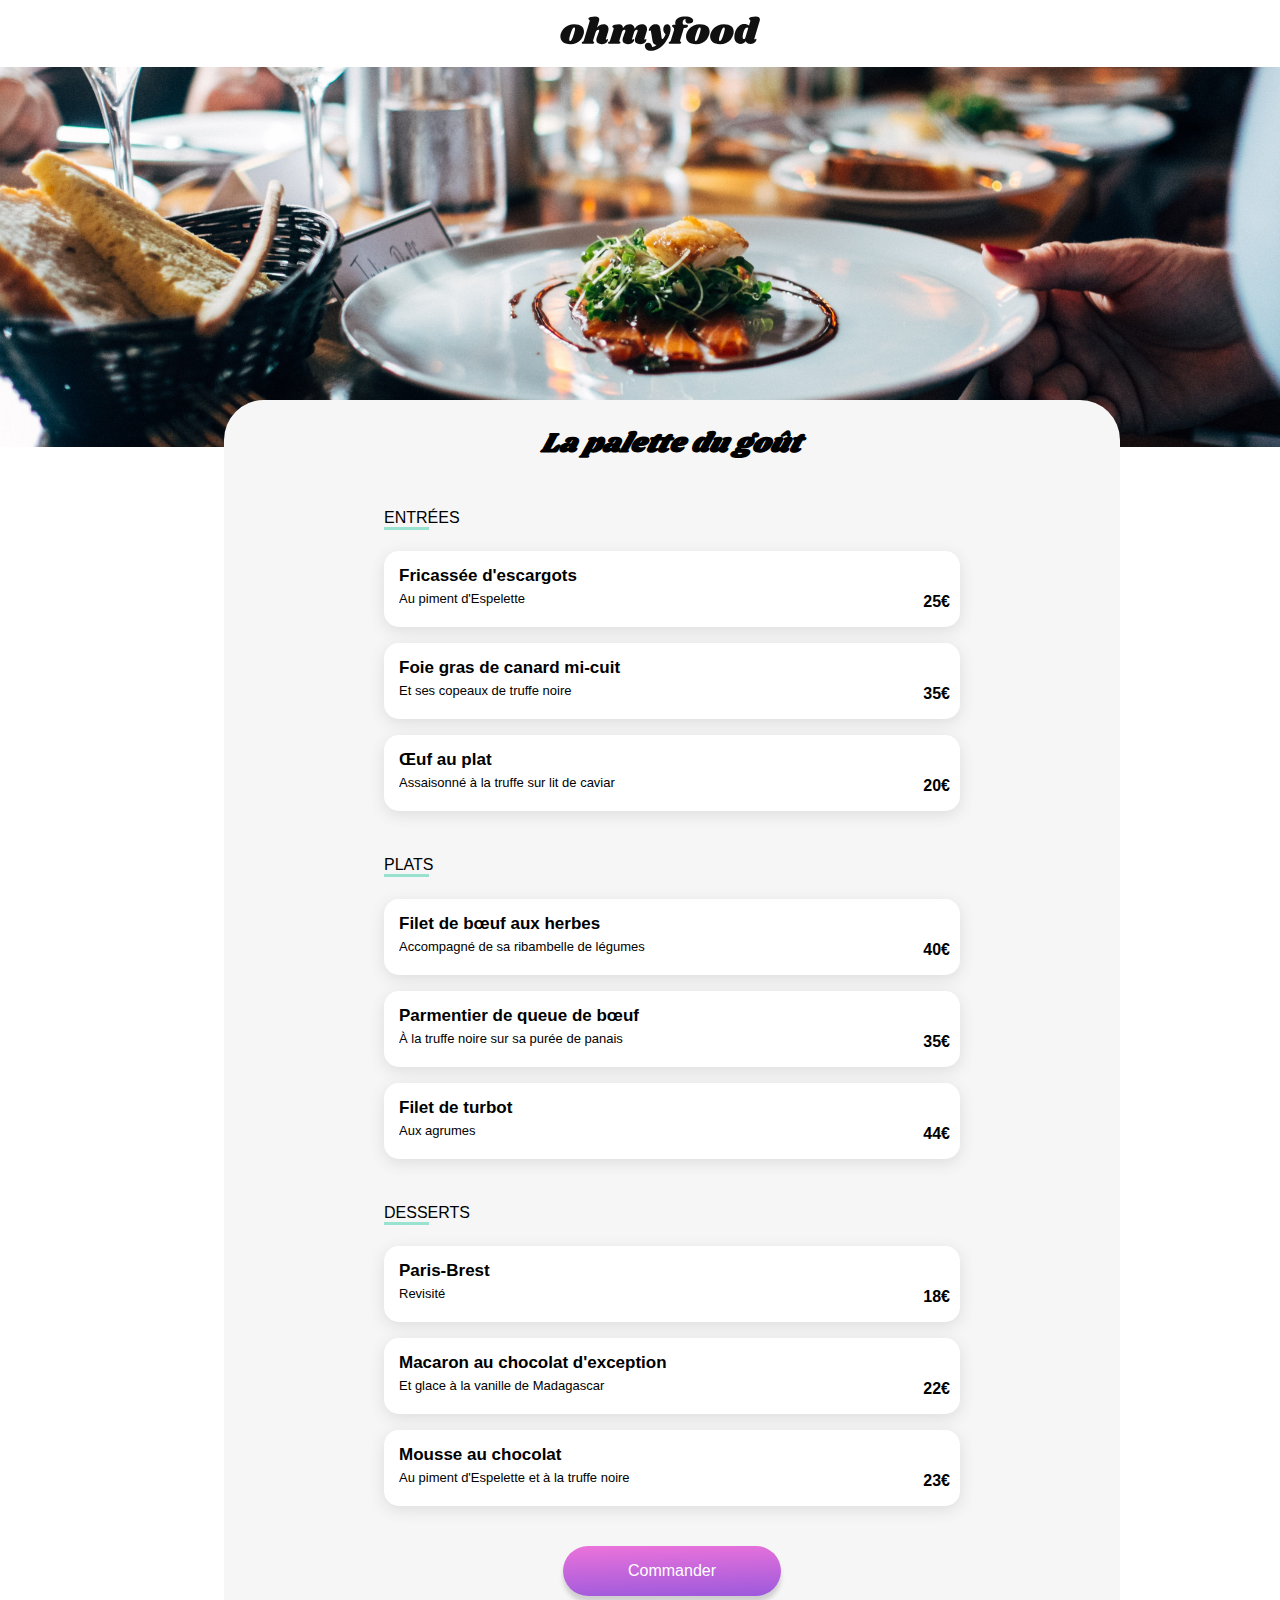
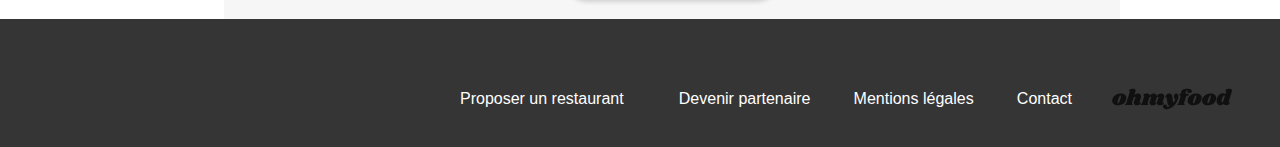
==== commit e307d703: "refacto css" ====
--- a/restau1.html
+++ b/restau1.html
@@ -3,8 +3,8 @@
 <head>
     <meta charset="UTF-8">
     <meta name="viewport" content="width=device-width, initial-scale=1.0">
-    <link rel="stylesheet" href="style.css">
-    <link rel="stylesheet" href="style-menu.css">
+    <link rel="stylesheet" href="assets/css/style.css">
+    <link rel="stylesheet" href="assets/css/style-menu.css">
     <link rel="stylesheet" href="https://cdnjs.cloudflare.com/ajax/libs/font-awesome/6.2.1/css/all.min.css"
     integrity="sha512-MV7K8+y+gLIBoVD59lQIYicR65iaqukzvf/nwasF0nqhPay5w/9lJmVM2hMDcnK1OnMGCdVK+iQrJ7lzPJQd1w=="
     crossorigin="anonymous" referrerpolicy="no-referrer" />
@@ -18,16 +18,19 @@
     <header>
         <div class="container-logo">
             <a href="index.html"><i class="fa-solid fa-arrow-left"></i></a>
-            <img src="images/logo/ohmyfood.png" alt="logo du site" class="logo">
+            <img src="assets/images/logo/ohmyfood@2x.svg" alt="logo du site" class="logo">
         </div>
-        <img src="images/restaurants/jay-wennington-N_Y88TWmGwA-unsplash.jpg" alt="" class="img-restau">
+        <img src="assets/images/restaurants/jay-wennington-N_Y88TWmGwA-unsplash.jpg" alt="photo de plat du restaurant" class="img-restau">
     </header>
 
     <main class="main-container">
 
         <div class="main-container-title">
             <h2>La palette du goût</h2>
-            <i class="fa-regular fa-heart"></i>
+            <button>
+                <i class="fa-solid fa-heart solid s-menu"></i>
+                <i class="fa-regular fa-heart normal"></i>
+            </button>
         </div>
         
         <section class="container-section section-entree">
@@ -150,7 +153,7 @@
 
     <footer class="footer footer-menu">
         <div class="footer-img">
-            <img src="images/logo/ohmyfood@2x.svg" alt="logo du site">
+            <img src="assets/images/logo/ohmyfood@2x.svg" alt="logo du site">
         </div>
 
         <div class="container-list">
--- a/assets/css/style.css
+++ b/assets/css/style.css
@@ -0,0 +1,441 @@
+/********* General **********/
+/***** Variables ******/
+.container-loader {
+  position: absolute;
+  left: 50%;
+  top: 50%;
+  animation: container-loader 4s 1s forwards;
+}
+.container-loader .loader {
+  width: 60px;
+  height: 60px;
+  border-radius: 50%;
+  position: relative;
+  animation: rotate 1s linear infinite;
+}
+.container-loader .loader::before, .container-loader .loader::after {
+  content: "";
+  box-sizing: border-box;
+  position: absolute;
+  inset: 0px;
+  border-radius: 50%;
+  border: 5px solid #9356DC;
+  animation: prixClipFix 2s linear infinite;
+}
+.container-loader .loader::after {
+  inset: 8px;
+  transform: rotate3d(90, 90, 0, 180deg);
+  border-color: #FF79DA;
+}
+
+.wrap {
+  animation: wrap 3s 2s backwards;
+}
+
+body {
+  margin: 0;
+}
+
+* {
+  font-family: "Roboto", sans-serif;
+}
+
+a {
+  text-decoration: none;
+  color: black;
+}
+
+li {
+  list-style: none;
+}
+
+/***** Animations ******/
+@keyframes container-loader {
+  0%, 50% {
+    transform: translateX(0);
+  }
+  100% {
+    transform: translateX(2000px);
+    opacity: 0;
+  }
+}
+@keyframes wrap {
+  0% {
+    transform: translateX(-2000px);
+    opacity: 0;
+  }
+  50% {
+    opacity: 0.5;
+  }
+  100% {
+    transform: translateX(0);
+    opacity: 1;
+  }
+}
+@keyframes rotate {
+  0% {
+    transform: rotate(0deg);
+  }
+  100% {
+    transform: rotate(360deg);
+  }
+}
+@keyframes prixClipFix {
+  0% {
+    clip-path: polygon(50% 50%, 0 0, 0 0, 0 0, 0 0, 0 0);
+  }
+  50% {
+    clip-path: polygon(50% 50%, 0 0, 100% 0, 100% 0, 100% 0, 100% 0);
+  }
+  75%, 100% {
+    clip-path: polygon(50% 50%, 0 0, 100% 0, 100% 100%, 100% 100%, 100% 100%);
+  }
+}
+@keyframes color-border {
+  0% {
+    opacity: 0;
+  }
+  25% {
+    opacity: 0.5;
+  }
+  100% {
+    opacity: 1;
+    background: -webkit-linear-gradient(193.33deg, #9356DC -11.44%, #FF79DA 123.93%);
+    -webkit-background-clip: text;
+    -webkit-text-fill-color: transparent;
+  }
+}
+@keyframes transition-heart {
+  0%, 25% {
+    transform: scaleY(0);
+    opacity: 0;
+  }
+  50%, 75% {
+    opacity: 0.7;
+  }
+  100% {
+    opacity: 1;
+    background: -webkit-linear-gradient(193.33deg, #9356DC -11.44%, #FF79DA 123.93%);
+    -webkit-background-clip: text;
+    -webkit-text-fill-color: transparent;
+    transform: scaleY(1);
+  }
+}
+/***********Header*************/
+.container-header {
+  text-align: center;
+  margin-top: 2em;
+}
+.container-header img {
+  width: 200px;
+}
+@media screen and (min-width: 1024px) {
+  .container-header img {
+    margin-bottom: 2em;
+  }
+}
+
+.location {
+  display: flex;
+  align-items: center;
+  background-color: #dddddd;
+  color: #353535;
+  justify-content: center;
+}
+.location p {
+  padding-left: 1em;
+}
+
+.content-resume {
+  text-align: center;
+  background-color: #F6F6F6;
+  padding-bottom: 4em;
+}
+.content-resume h2 {
+  margin-top: 0;
+  padding-top: 2em;
+  margin-right: 1em;
+  margin-left: 1em;
+}
+@media screen and (min-width: 768px) {
+  .content-resume h2 {
+    font-size: 2.5em;
+  }
+}
+.content-resume p {
+  color: #353535;
+  font-size: 18px;
+  padding: 5px;
+}
+
+/***Componant Btn***/
+.btn {
+  width: 218px;
+  height: 50px;
+  border-radius: 25px;
+  background: linear-gradient(358.33deg, #9356DC -11.44%, #FF79DA 123.93%);
+  color: #FFFFFF;
+  border: none;
+  font-size: 1em;
+  box-shadow: 0px 6px 4px 0px #d0d0d0;
+  transition-duration: 400ms;
+  /***Responsive Desktop & Tablette***/
+}
+@media screen and (min-width: 1024px) and (min-width: 768px) {
+  .btn {
+    margin-top: 1em;
+  }
+}
+.btn:hover {
+  opacity: 0.8;
+  box-shadow: 0px 6px 8px 0px #777777;
+  cursor: pointer;
+}
+
+/***********Main*************/
+.section-title {
+  padding-top: 2em;
+  padding-left: 1em;
+}
+@media screen and (min-width: 768px) {
+  .section-title {
+    margin-left: 1em;
+  }
+}
+@media screen and (min-width: 1024px) {
+  .section-title {
+    margin-left: 3em;
+  }
+}
+
+/*********Componant Function Card*********/
+.container-card {
+  display: flex;
+  flex-wrap: wrap;
+  justify-content: center;
+}
+@media screen and (min-width: 1024px) {
+  .container-card {
+    flex-wrap: nowrap;
+  }
+}
+
+.function-card {
+  display: flex;
+  width: 335px;
+  border-radius: 20px;
+  height: 72px;
+  position: relative;
+  margin: 10px;
+  background-color: #F6F6F6;
+  box-shadow: 0px 4px 15px 0px #dddddd;
+  margin-bottom: 2em;
+}
+@media screen and (min-width: 1024px) and (min-width: 768px) {
+  .function-card {
+    margin: 17px;
+  }
+}
+.function-card-number {
+  position: absolute;
+  left: -13px;
+  top: 10px;
+  background-color: #9356DC;
+  color: #FFFFFF;
+  border-radius: 31px;
+  width: 24px;
+  text-align: center;
+  height: 21px;
+  padding-top: 2px;
+}
+.function-card i {
+  display: flex;
+  align-items: center;
+  padding-left: 29px;
+  font-size: 21px;
+  color: #909090;
+}
+.function-card-title {
+  width: 100%;
+  align-items: center;
+  display: flex;
+  justify-content: center;
+  font-weight: bold;
+}
+
+/******Componant Restaurant Card*****/
+.container-restaurant {
+  display: flex;
+  flex-wrap: wrap;
+  justify-content: center;
+}
+@media screen and (min-width: 768px) {
+  .container-restaurant {
+    justify-content: space-evenly;
+  }
+  .container-restaurant a {
+    width: 40%;
+  }
+}
+
+.container-card-restaurant {
+  background-color: #F6F6F6;
+  padding-bottom: 3em;
+}
+
+.restaurant-card {
+  height: 251px;
+  width: 340px;
+  display: flex;
+  flex-direction: column;
+  border-radius: 15px;
+  filter: drop-shadow(0px 3px 15px #d0d0d0);
+  background-color: #FFFFFF;
+  margin-bottom: 1em;
+}
+@media screen and (min-width: 768px) {
+  .restaurant-card {
+    width: 100%;
+    margin-bottom: 4em;
+  }
+}
+.restaurant-card img {
+  width: 100%;
+  height: 76%;
+  border-top-left-radius: 15px;
+  border-top-right-radius: 15px;
+  object-fit: cover;
+}
+
+.tag {
+  position: absolute;
+  right: 15px;
+  top: 10px;
+  background-color: #99E2D0;
+  width: 80px;
+  height: 22px;
+  font-size: 14px;
+  text-align: center;
+  padding-top: 5px;
+}
+.tag p {
+  margin: 0;
+  color: #008766;
+  font-weight: bold;
+}
+
+.card-content {
+  padding-left: 10px;
+  padding-right: 15px;
+  display: flex;
+  justify-content: space-between;
+}
+.card-content h3 {
+  margin: 0;
+  font-size: 16px;
+  margin-top: 10px;
+}
+.card-content p {
+  margin: 0;
+  font-size: 14px;
+}
+
+button {
+  background: none;
+  border: none;
+  position: relative;
+}
+button .fa-heart {
+  font-size: 22px;
+}
+button .solid {
+  opacity: 0;
+  position: absolute;
+  top: 11px;
+  right: 11px;
+}
+button .normal {
+  margin: 5px;
+}
+button:focus .solid, button:hover .solid {
+  animation: transition-heart 1s forwards;
+  transform-origin: bottom;
+}
+button:focus .normal, button:hover .normal {
+  animation: color-border 1s forwards;
+  transform-origin: bottom;
+}
+
+/****Footer *****/
+.footer {
+  background-color: #353535;
+  color: #FFFFFF;
+  padding-bottom: 1em;
+}
+@media screen and (min-width: 768px) {
+  .footer {
+    margin-top: 0;
+    padding-top: 3em;
+    display: flex;
+    flex-direction: row-reverse;
+  }
+}
+@media screen and (min-width: 768px) {
+  .footer-img {
+    display: flex;
+  }
+}
+.footer img {
+  width: 120px;
+  padding-left: 2.5em;
+  fill: #FFFFFF;
+  padding-top: 2em;
+}
+@media screen and (min-width: 768px) {
+  .footer img {
+    padding-top: 0;
+    padding-right: 1em;
+    display: flex;
+  }
+}
+@media screen and (min-width: 1024px) {
+  .footer img {
+    padding-right: 3em;
+  }
+}
+@media screen and (min-width: 768px) {
+  .footer ul {
+    display: flex;
+    justify-content: space-between;
+    padding: 0;
+    padding-left: 1em;
+  }
+}
+.footer-list {
+  display: flex;
+  line-height: 2em;
+  align-items: center;
+}
+.footer-list i {
+  font-size: 13px;
+}
+.footer-list p {
+  padding-left: 12px;
+  margin: 0;
+}
+.footer-list a {
+  color: #FFFFFF;
+}
+
+@media screen and (min-width: 768px) {
+  .container-list {
+    width: 100%;
+  }
+}
+@media screen and (min-width: 1024px) {
+  .container-list {
+    width: 50%;
+  }
+}
+
+/*# sourceMappingURL=style.css.map */
--- a/assets/css/style-menu.css
+++ b/assets/css/style-menu.css
@@ -0,0 +1,228 @@
+body {
+  margin: 0;
+}
+
+/*******Variables****/
+/****Animation******/
+@keyframes show {
+  0% {
+    transform: translateX(-2000px);
+    opacity: 0;
+  }
+  100% {
+    transform: translateX(0);
+    opacity: 1;
+  }
+}
+@keyframes select {
+  0% {
+    transform: scaleX(0);
+  }
+  100% {
+    transform: scaleX(1);
+  }
+}
+/****Header****/
+.img-restau {
+  width: 100%;
+}
+@media screen and (min-width: 768px) {
+  .img-restau {
+    height: 380px;
+    object-fit: cover;
+  }
+}
+
+.container-logo {
+  display: flex;
+  align-items: center;
+  margin-bottom: 1em;
+  margin-top: 1em;
+}
+.container-logo a {
+  width: 20%;
+  margin-left: 2em;
+}
+@media screen and (min-width: 768px) {
+  .container-logo a {
+    font-size: 24px;
+  }
+}
+
+.logo {
+  width: 160px;
+}
+@media screen and (min-width: 768px) {
+  .logo {
+    padding-left: 4em;
+    width: 200px;
+  }
+}
+@media screen and (min-width: 1024px) {
+  .logo {
+    padding-left: 16em;
+  }
+}
+
+/*******Main*******/
+.main-container {
+  position: absolute;
+  top: 245px;
+  background-color: #F6F6F6;
+  width: 100%;
+  border-top-left-radius: 40px;
+  border-top-right-radius: 40px;
+}
+@media screen and (min-width: 768px) {
+  .main-container {
+    width: 80%;
+    top: 22em;
+    left: 5em;
+  }
+}
+@media screen and (min-width: 1024px) {
+  .main-container {
+    width: 70%;
+    top: 25em;
+    left: 14em;
+  }
+}
+@media screen and (min-width: 768px) {
+  .main-container-2 {
+    top: 25em;
+  }
+}
+.main-container-title {
+  display: flex;
+  align-items: center;
+  justify-content: space-between;
+}
+@media screen and (min-width: 768px) {
+  .main-container-title {
+    justify-content: center;
+  }
+}
+.main-container-title h2 {
+  font-style: italic;
+  text-align: center;
+  font-family: "Shrikhand";
+  padding-left: 20px;
+}
+@media screen and (min-width: 768px) {
+  .main-container-title h2 {
+    font-size: 28px;
+  }
+}
+.main-container-title .s-menu {
+  top: 6px;
+}
+
+.section-entree {
+  animation: show 3s backwards;
+}
+
+.section-plat {
+  animation: show 3s 2s backwards;
+}
+
+.section-dessert {
+  animation: show 3s 4s backwards;
+}
+
+.container-section {
+  padding: 25px;
+  padding-top: 0;
+}
+@media screen and (min-width: 1024px) {
+  .container-section {
+    padding-left: 10em;
+    padding-right: 10em;
+    padding-bottom: 8px;
+  }
+}
+.container-section .link-menu .select {
+  display: none;
+  padding: 0 20px;
+  background-color: #99E2D0;
+  border-radius: 0 15px 15px 0;
+  transform-origin: right;
+}
+.container-section .link-menu:focus .select {
+  animation: select 1s forwards;
+  display: flex;
+  align-items: center;
+}
+.container-section h4 {
+  text-transform: uppercase;
+  font-weight: normal;
+}
+.container-section h4::after {
+  content: "";
+  border-bottom: 3px solid #99E2D0;
+  width: 45px;
+  display: block;
+}
+
+.container-menu {
+  display: flex;
+  background-color: #FFFFFF;
+  border-radius: 15px;
+  box-shadow: 0px 4px 15px 0px #dddddd;
+  margin-bottom: 1em;
+}
+.container-menu .menu-name {
+  padding: 15px;
+  flex: 1;
+  overflow: hidden;
+  white-space: nowrap;
+}
+.container-menu h3, .container-menu h5 {
+  margin: 0;
+  text-overflow: ellipsis;
+  overflow: hidden;
+}
+.container-menu h3:nth-child(1n), .container-menu h5:nth-child(1n) {
+  font-weight: bold;
+  font-size: 17px;
+}
+.container-menu h3:nth-child(2n), .container-menu h5:nth-child(2n) {
+  font-size: 13px;
+  font-weight: normal;
+  line-height: 2em;
+}
+.container-menu .price {
+  font-weight: bold;
+  display: flex;
+  align-items: flex-end;
+  padding-right: 10px;
+}
+.container-menu i {
+  color: #FFFFFF;
+  font-size: 1.2em;
+}
+
+.container-btn {
+  text-align: center;
+  margin-bottom: 3em;
+}
+
+/*****Footer****/
+.footer-menu {
+  position: relative;
+  top: 73em;
+}
+.footer-menu-2 {
+  top: 64em;
+}
+@media screen and (min-width: 768px) {
+  .footer-menu-2 {
+    top: 80em;
+  }
+}
+@media screen and (min-width: 1024px) {
+  .footer-menu-2 {
+    top: 80em;
+  }
+}
+
+/*# sourceMappingURL=style-menu.css.map */
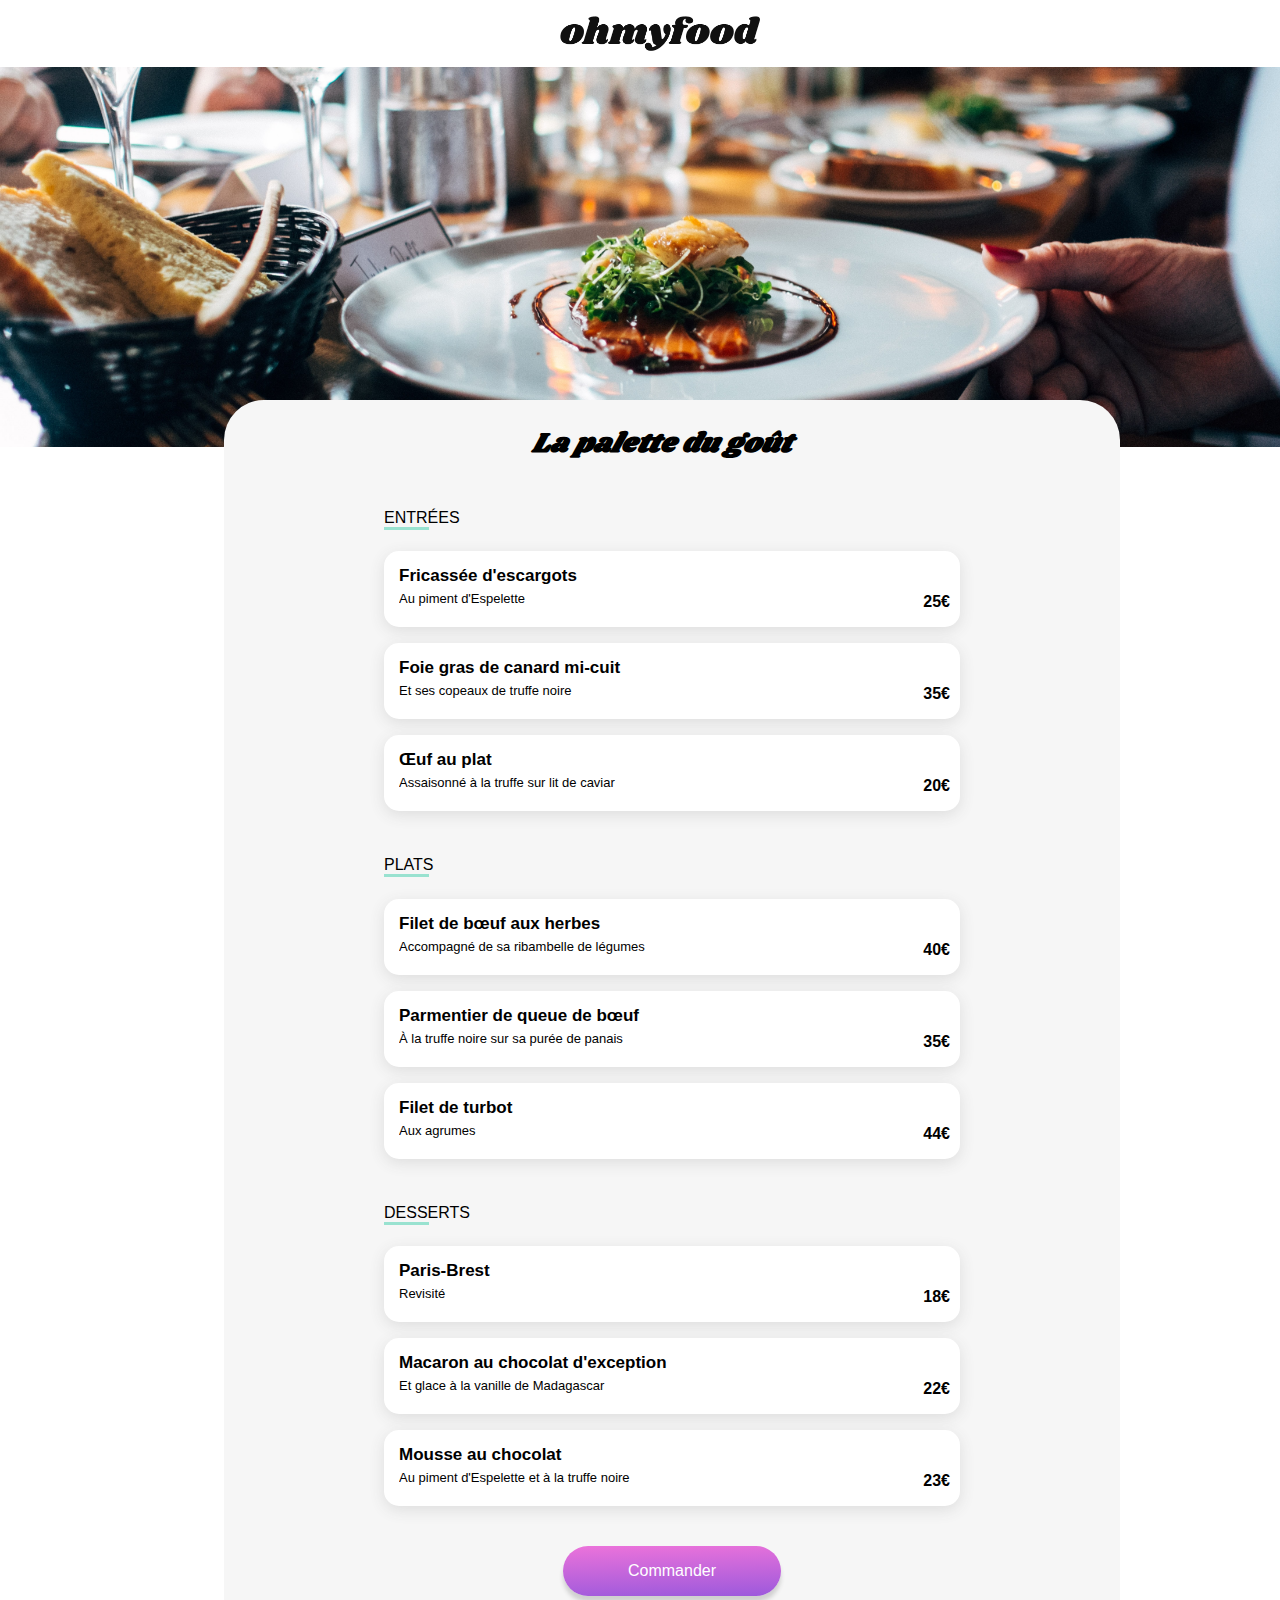
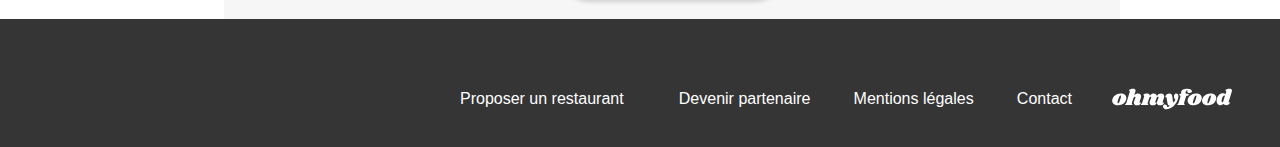
==== commit 45ecd5fe: "fix svg" ====
--- a/restau1.html
+++ b/restau1.html
@@ -18,7 +18,7 @@
     <header>
         <div class="container-logo">
             <a href="index.html"><i class="fa-solid fa-arrow-left"></i></a>
-            <img src="assets/images/logo/ohmyfood@2x.svg" alt="logo du site" class="logo">
+            <img src="assets/images/logo/ohmyfood.png" alt="logo du site" class="logo">
         </div>
         <img src="assets/images/restaurants/jay-wennington-N_Y88TWmGwA-unsplash.jpg" alt="photo de plat du restaurant" class="img-restau">
     </header>
--- a/assets/css/style.css
+++ b/assets/css/style.css
@@ -57,6 +57,7 @@
   100% {
     transform: translateX(2000px);
     opacity: 0;
+    display: none;
   }
 }
 @keyframes wrap {
--- a/assets/css/style-menu.css
+++ b/assets/css/style-menu.css
@@ -95,12 +95,7 @@
 .main-container-title {
   display: flex;
   align-items: center;
-  justify-content: space-between;
-}
-@media screen and (min-width: 768px) {
-  .main-container-title {
-    justify-content: center;
-  }
+  justify-content: center;
 }
 .main-container-title h2 {
   font-style: italic;
@@ -112,6 +107,9 @@
   .main-container-title h2 {
     font-size: 28px;
   }
+}
+.main-container-title button {
+  padding-left: 25px;
 }
 .main-container-title .s-menu {
   top: 6px;
@@ -147,7 +145,7 @@
   border-radius: 0 15px 15px 0;
   transform-origin: right;
 }
-.container-section .link-menu:focus .select {
+.container-section .link-menu:focus .select, .container-section .link-menu:hover .select {
   animation: select 1s forwards;
   display: flex;
   align-items: center;
